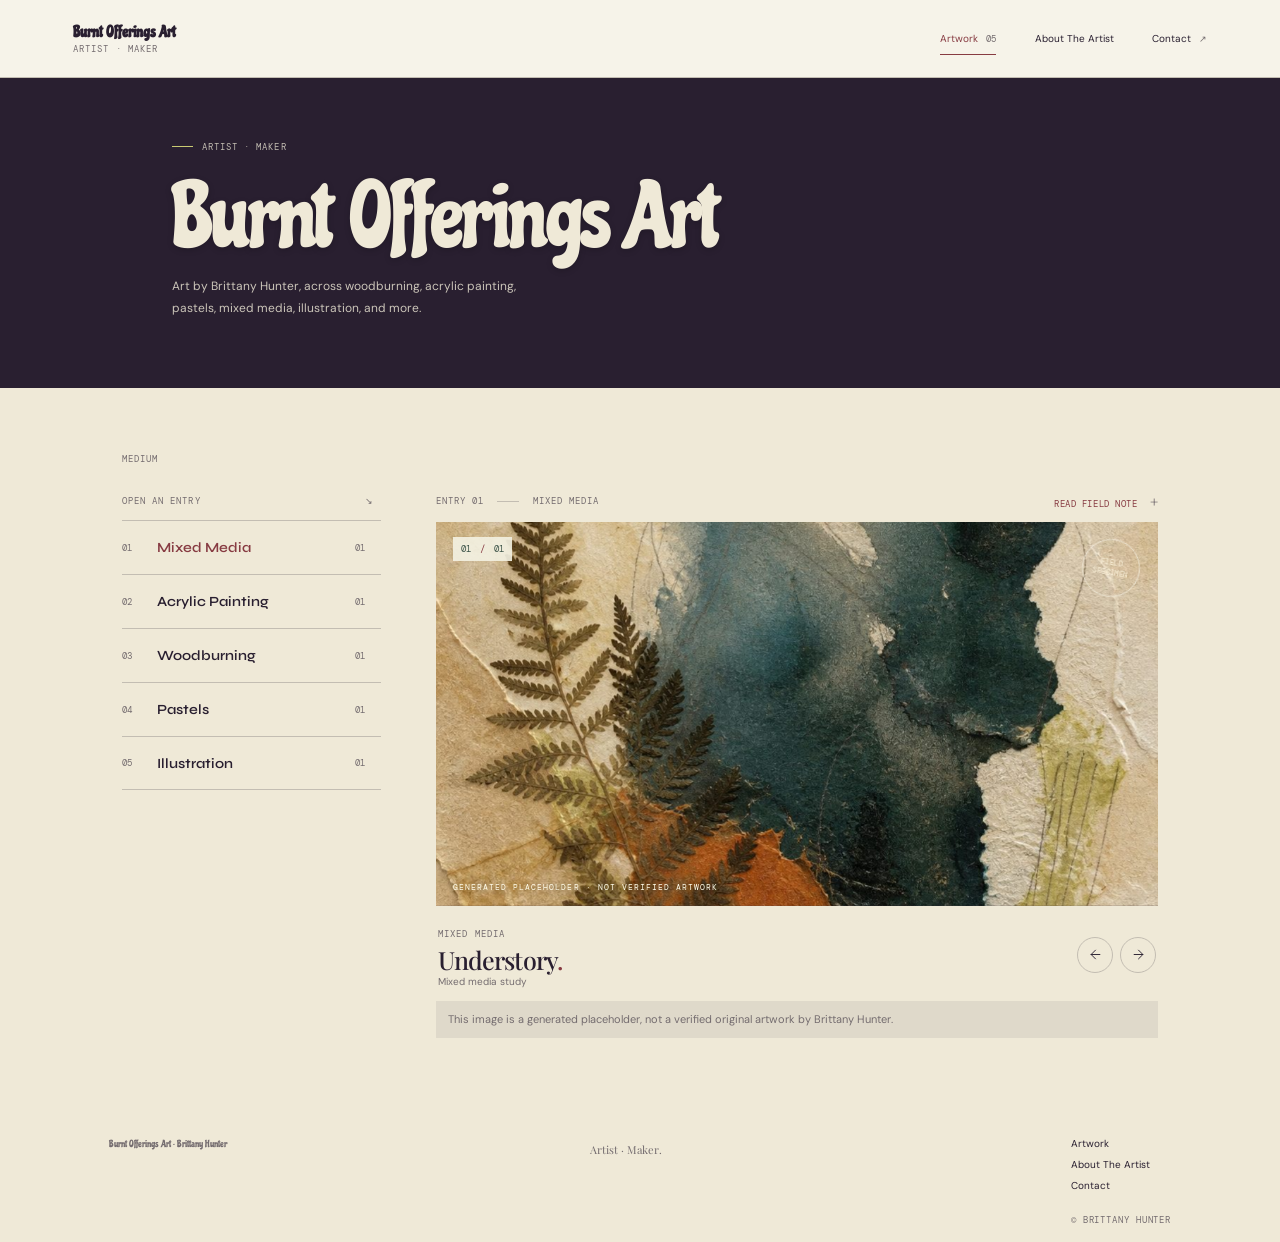
==== index.html @ b5c8f55d "Add files via upload" ====
<!DOCTYPE html>
<html lang="en">
<head>
  <meta charset="UTF-8">
  <meta name="viewport" content="width=device-width, initial-scale=1.0">
  <title>Burnt Offerings Art — Brittany Hunter</title>
  <meta name="description" content="Explore Brittany Hunter's mixed-media practice, painting, woodburning, pastels, and illustration in a working art atlas.">
  <meta name="robots" content="index, follow">
  <meta property="og:title" content="Burnt Offerings Art — Brittany Hunter">
  <meta property="og:description" content="A working atlas of curious things made in many materials by artist Brittany Hunter.">
  <meta property="og:type" content="website">
  <meta name="twitter:card" content="summary_large_image">
  <meta name="twitter:title" content="Burnt Offerings Art — Brittany Hunter">
  <meta name="twitter:description" content="A working atlas of curious things made in many materials by artist Brittany Hunter.">
  <link rel="icon" type="image/svg+xml" href="favicon.svg">
  <link rel="preconnect" href="https://fonts.googleapis.com">
  <link rel="preconnect" href="https://fonts.gstatic.com" crossorigin>
  <link rel="stylesheet" href="https://fonts.googleapis.com/css2?family=Chicle&family=DM+Mono:wght@400;500&family=DM+Sans:wght@400;500;600;700&family=Grenze+Gotisch:wght@400;500;600;700&family=Pirata+One&family=Playfair+Display:ital,wght@0,500;0,600;1,500;1,600&family=Syne:wght@500;600;700&display=swap">
  <link rel="stylesheet" href="styles.css">
</head>
<body data-page="artwork">
  <header class="site-header">
    <a class="brand" href="./" aria-label="Home"><span data-site-name>Burnt Offerings Art</span><small data-tagline>ARTIST · MAKER</small></a>
    <nav class="nav" aria-label="Portfolio navigation">
      <a href="./" aria-current="page">Artwork <span class="nav-count" data-count>05</span></a>
      <a href="about/">About The Artist</a>
      <a href="contact/">Contact <span class="nav-count">↗</span></a>
    </nav>
  </header>
  <main>
    <section class="hero">
      <div class="hero-copy">
        <p class="kicker"><i></i> <span id="hero-tagline">Artist · Maker</span></p>
        <h1 id="hero-title">Burnt Offerings Art</h1>
        <p class="hero-deck" id="hero-deck">Art by Brittany Hunter, across woodburning, acrylic painting, pastels, mixed media, illustration, and more.</p>
      </div>
    </section>
    <section class="atlas" aria-label="Explore the collection">
      <div class="atlas-heading"><span class="overline">Medium</span></div>
      <div class="atlas-content">
        <div class="specimen" id="specimen"><div class="skeleton"><span class="sr-only">Loading artwork…</span></div></div>
        <div class="material-list" id="materials" aria-label="Choose a medium"></div>
      </div>
    </section>
    <noscript><p style="padding:24px">This site needs JavaScript turned on to show the artwork.</p></noscript>
  </main>
  <footer class="footer">
    <a class="footer-brand" href="./"><small><span data-site-name>Burnt Offerings Art</span> · Brittany Hunter</small></a>
    <p data-tagline-plain>Artist · Maker.</p>
    <nav class="footer-links" aria-label="Footer navigation">
      <a href="./">Artwork</a><a href="about/">About The Artist</a><a href="contact/">Contact</a>
    </nav>
    <span class="copyright">© BRITTANY HUNTER</span>
  </footer>
  <script src="site.js"></script>
</body>
</html>
---- styles.css ----
/* Burnt Offerings Art — one stylesheet for every page.
   Colors and text size come from content/settings.json (applied by site.js). */

:root {
  --paper: #efe9d7;
  --header-background: #291f30;
  --ink: #291f30;
  --header-text: #efe9d7;
  --text-scale: 1;

  --muted: color-mix(in srgb, var(--ink) 62%, var(--paper));
  --rule: color-mix(in srgb, var(--ink) 22%, var(--paper));
  --nav-bg: color-mix(in srgb, var(--paper) 55%, white);
  --red: #873b42;
  --citron: #c9ca72;

  --font-sans: 'DM Sans', sans-serif;
  --font-serif: 'Playfair Display', Georgia, serif;
  --font-gothic: 'Chicle', 'Pirata One', 'Grenze Gotisch', Georgia, serif;
  --font-mono: 'DM Mono', monospace;
  --micro: calc(9px * var(--text-scale));
}

* { box-sizing: border-box; }
html { scroll-behavior: smooth; }
body {
  margin: 0;
  min-height: 100dvh;
  background: var(--paper);
  color: var(--ink);
  font-family: var(--font-sans);
  -webkit-font-smoothing: antialiased;
}
button, a { font: inherit; }
a { color: inherit; text-decoration: none; }
button:focus-visible, a:focus-visible { outline: 2px solid #bb4e3b; outline-offset: 4px; }
::selection { background: #d5db8d; color: #233b33; }
.sr-only { position: absolute; width: 1px; height: 1px; padding: 0; margin: -1px; overflow: hidden; clip: rect(0,0,0,0); white-space: nowrap; border: 0; }
.overline { color: var(--muted); font: var(--micro) var(--font-mono); letter-spacing: .13em; text-transform: uppercase; }

/* ---------- header ---------- */
.site-header { min-height: 78px; display: grid; grid-template-columns: 1fr auto; align-items: center; gap: 24px; padding: 0 5.7%; border-bottom: 1px solid var(--rule); background: var(--nav-bg); }
.brand { display: block; width: fit-content; font-family: var(--font-gothic); font-size: 16px; font-weight: 600; line-height: 1; }
.brand small { display: block; margin-top: 5px; color: var(--muted); font: var(--micro)/1 var(--font-mono); letter-spacing: .12em; }
.nav { display: flex; justify-content: flex-end; gap: clamp(16px, 3vw, 42px); }
.nav a { position: relative; white-space: nowrap; font-size: 10px; }
.nav a:hover, .footer-links a:hover { color: var(--red); }
.nav a[aria-current="page"] { color: var(--red); }
.nav a[aria-current="page"]::after { position: absolute; content: ""; left: 0; right: 0; bottom: -10px; height: 1px; background: currentColor; }
.nav-count { margin-left: 5px; color: var(--muted); font: var(--micro) var(--font-mono); }

/* ---------- home: hero ---------- */
.hero { min-height: 310px; display: flex; align-items: center; padding: 40px 12.3% 46px 13.4%; background: var(--header-background); color: var(--header-text); }
.hero-copy { min-width: 0; flex: 1; }
.kicker { display: flex; align-items: center; gap: 9px; margin: 0; color: color-mix(in srgb, var(--header-text) 78%, var(--header-background)); font: var(--micro) var(--font-mono); letter-spacing: .12em; text-transform: uppercase; }
.kicker i { width: 21px; height: 1px; background: var(--citron); }
.hero h1 { max-width: 100%; margin: 22px 0 15px; font: 500 calc(clamp(58px, 7.1vw, 100px) * var(--text-scale))/.95 var(--font-gothic); letter-spacing: -.025em; text-wrap: balance; overflow-wrap: anywhere; text-shadow: 0 2px 6px rgba(0,0,0,.18); }
.hero-deck { max-width: 360px; margin: 0; color: color-mix(in srgb, var(--header-text) 82%, var(--header-background)); font-size: calc(12px * var(--text-scale)); line-height: 1.8; }

/* ---------- home: atlas ---------- */
.atlas { padding: 58px 9.5% 68px; }
.atlas-heading { margin: 0 0 25px; }
.atlas-content { display: grid; grid-template-columns: minmax(175px, 25%) 1fr; grid-template-areas: "materials specimen"; gap: 5.3%; }
.material-list { grid-area: materials; padding-top: 3px; }
.list-caption { display: flex; justify-content: space-between; padding: 0 7px 13px 0; color: var(--muted); font: var(--micro) var(--font-mono); letter-spacing: .12em; }
.material { width: 100%; min-width: 0; min-height: 54px; display: grid; grid-template-columns: 25px 1fr 17px; align-items: center; gap: 10px; padding: 10px 9px 10px 0; border: 0; border-top: 1px solid var(--rule); background: transparent; color: var(--ink); text-align: left; cursor: pointer; transition: color .2s, padding .25s; }
.material:last-of-type { border-bottom: 1px solid var(--rule); }
.material:hover { padding-left: 5px; }
.material.is-active { color: var(--red); }
.material-index, .material-count { color: var(--muted); font: var(--micro) var(--font-mono); }
.material-name { font: 600 calc(14px * var(--text-scale)) 'Syne', var(--font-sans); overflow-wrap: anywhere; }

.specimen { grid-area: specimen; min-width: 0; }
.specimen-top { min-height: 30px; display: flex; justify-content: space-between; align-items: flex-start; gap: 10px; color: var(--muted); font: var(--micro) var(--font-mono); letter-spacing: .12em; }
.specimen-top > span { padding-top: 3px; }
.specimen-top i { display: inline-block; width: 22px; height: 1px; margin: 0 7px 2px; background: var(--rule); }
.note-toggle { border: 0; padding: 0; background: transparent; color: var(--red); cursor: pointer; font: var(--micro) var(--font-mono); letter-spacing: .06em; text-transform: uppercase; }
.note-toggle b { margin-left: 7px; color: var(--ink); font: 400 14px var(--font-serif); }

.art-stage { position: relative; height: clamp(270px, 30vw, 385px); overflow: hidden; background: #4a3a48; }
.art-stage > img { position: absolute; inset: 0; display: block; width: 100%; height: 100%; object-fit: cover; }
.art-stage > img.artwork-outgoing { z-index: 1; animation: photo-out .7s ease both; }
.art-stage > img.artwork-current { z-index: 2; }
.art-stage > img.fade-in { animation: photo-in .7s ease both; }
.image-index { position: absolute; z-index: 3; top: 15px; left: 17px; padding: 6px 8px; background: #f3f1e2e8; color: #3a5146; font: var(--micro) var(--font-mono); }
.image-index b { padding: 0 4px; color: var(--red); font-weight: 400; }
.specimen-stamp { position: absolute; z-index: 3; top: 17px; right: 18px; width: 58px; height: 58px; display: grid; place-content: center; border: 1px solid #efe9d7cc; border-radius: 50%; color: #fbf2da; font: 7px/1.45 var(--font-mono); text-align: center; letter-spacing: .06em; transform: rotate(9deg); }
.image-caption { position: absolute; z-index: 3; left: 17px; bottom: 14px; color: #fffce9; font: 8px var(--font-mono); letter-spacing: .13em; text-shadow: 0 1px 8px #18291d88; }
.fieldnote { position: absolute; z-index: 4; right: 15px; bottom: 15px; width: min(250px, 68%); max-height: calc(100% - 30px); overflow: auto; padding: 15px 17px; background: var(--paper); color: var(--ink); box-shadow: 5px 6px 0 #293e3024; animation: note-in .22s ease both; }
.fieldnote span { color: var(--red); font: var(--micro) var(--font-mono); letter-spacing: .1em; }
.fieldnote p { margin: 9px 0 0; font: calc(13px * var(--text-scale))/1.5 var(--font-serif); overflow-wrap: anywhere; }

.specimen-caption { min-height: 83px; display: flex; justify-content: space-between; align-items: center; gap: 12px; padding: 14px 2px 0; }
.specimen-caption > div:first-child { min-width: 0; }
.specimen-caption h2 { margin: 5px 0 2px; font: 500 calc(25px * var(--text-scale))/1.05 var(--font-serif); letter-spacing: -.035em; overflow-wrap: anywhere; }
.specimen-caption h2 span { color: var(--red); }
.specimen-caption p { margin: 0; color: var(--muted); font-size: calc(10px * var(--text-scale)); }
.specimen-controls { display: flex; gap: 7px; flex-shrink: 0; }
.specimen-controls button { width: 36px; height: 36px; display: grid; place-items: center; padding: 0; border: 1px solid var(--rule); border-radius: 50%; background: transparent; color: var(--ink); cursor: pointer; transition: color .2s, background .2s; }
.specimen-controls button:hover { background: var(--ink); color: var(--paper); }
.specimen-controls svg { width: 15px; height: 15px; }
.placeholder-note { margin: 12px 0 0; padding: 10px 12px; background: color-mix(in srgb, var(--ink) 8%, var(--paper)); color: var(--muted); font-size: calc(11px * var(--text-scale)); line-height: 1.5; }

.empty-box, .page-state { min-height: 240px; display: flex; flex-direction: column; justify-content: center; gap: 12px; padding: 25px; border: 1px dashed var(--rule); background: color-mix(in srgb, var(--ink) 6%, var(--paper)); }
.empty-box h2, .page-state h2 { margin: 0; font: 500 27px/1.1 var(--font-serif); }
.empty-box p, .page-state p { max-width: 520px; margin: 0; color: var(--muted); font-size: 12px; line-height: 1.7; }
.page-state.is-error { border-style: solid; border-color: #c69c92; background: #eee0d8; color: #291f30; }
.action-button { align-self: flex-start; padding: 10px 16px; border: 1px solid currentColor; background: transparent; color: inherit; cursor: pointer; font: var(--micro) var(--font-mono); letter-spacing: .1em; text-transform: uppercase; }
.skeleton { position: relative; overflow: hidden; min-height: 240px; background: color-mix(in srgb, var(--ink) 10%, var(--paper)); }
.skeleton::after { position: absolute; inset: 0; content: ""; transform: translateX(-100%); background: linear-gradient(90deg, transparent, #ffffff55, transparent); animation: skeleton-sweep 1.5s ease-in-out infinite; }

/* ---------- About / Contact / 404 ---------- */
.interior { min-height: 62vh; padding: clamp(54px, 9vw, 120px) 13%; background: var(--header-background); color: var(--header-text); }
.interior .overline { display: block; margin-bottom: 25px; color: color-mix(in srgb, var(--header-text) 78%, var(--header-background)); }
.interior h1 { max-width: 850px; margin: 0; font: 500 calc(clamp(48px, 8vw, 94px) * var(--text-scale))/.96 var(--font-serif); letter-spacing: -.06em; overflow-wrap: anywhere; text-shadow: 0 2px 6px rgba(0,0,0,.18); }
.interior-copy { max-width: 620px; margin: 35px 0 0; color: color-mix(in srgb, var(--header-text) 82%, var(--header-background)); font: calc(17px * var(--text-scale))/1.8 var(--font-serif); }
.interior-copy + .interior-copy { margin-top: 1.2em; }
.interior-ornament { width: 66px; height: 1px; margin: 42px 0 0; background: var(--citron); }
.empty-copy { max-width: 620px; margin-top: 35px; color: color-mix(in srgb, var(--header-text) 70%, var(--header-background)); font: italic calc(16px * var(--text-scale)) var(--font-serif); }
.contact-quiet { display: flex; flex-direction: column; gap: 16px; max-width: 500px; margin-top: 42px; padding: 24px; border: 1px solid var(--rule); background: var(--paper); color: var(--muted); font-size: calc(13px * var(--text-scale)); line-height: 1.8; }
.contact-quiet p { margin: 0; }
.contact-email { display: inline-block; width: fit-content; border-bottom: 1px solid currentColor; color: var(--ink); font: 500 calc(15px * var(--text-scale)) var(--font-mono); overflow-wrap: anywhere; }
.not-found { min-height: 70vh; display: grid; place-content: center; gap: 14px; padding: 30px; text-align: center; }
.not-found h1 { margin: 0; font: 500 48px var(--font-serif); }
.not-found a { color: var(--red); text-decoration: underline; text-underline-offset: 4px; }

/* ---------- footer ---------- */
.footer { display: grid; grid-template-columns: 1fr 1fr auto; align-items: start; gap: 22px; padding: 31px 8.5% 16px; background: var(--paper); }
.footer-brand { display: flex; flex-direction: column; gap: 4px; width: fit-content; }
.footer-brand small { color: var(--muted); font: 10px/1.4 var(--font-gothic); }
.footer > p { margin: 4px 0 0; color: var(--muted); font: 11px/1.7 var(--font-serif); }
.footer-links { display: flex; flex-direction: column; gap: 8px; font-size: 10px; }
.copyright { grid-column: 3; text-align: right; color: var(--muted); font: var(--micro) var(--font-mono); letter-spacing: .1em; }

@keyframes skeleton-sweep { to { transform: translateX(100%); } }
@keyframes photo-in { from { opacity: 0; transform: scale(1.018); } to { opacity: 1; transform: scale(1); } }
@keyframes photo-out { from { opacity: 1; transform: scale(1); } to { opacity: 0; transform: scale(.992); } }
@keyframes note-in { from { opacity: 0; transform: translateY(6px); } to { opacity: 1; transform: translateY(0); } }

@media (prefers-reduced-motion: reduce) {
  html { scroll-behavior: auto; }
  *, *::before, *::after { animation-duration: .01ms !important; transition-duration: .01ms !important; }
}

@media (max-width: 900px) {
  .hero { padding-inline: 9%; }
  .atlas { padding-inline: 6%; }
  .interior { padding-inline: 9%; }
}

@media (max-width: 640px) {
  .site-header { min-height: 67px; padding: 0 20px; gap: 8px; }
  .brand { font-size: 14px; }
  .nav { gap: 12px; }
  .nav a { font-size: 9px; }
  .nav a[aria-current="page"]::after { bottom: -8px; }
  .hero { min-height: 320px; align-items: flex-start; flex-direction: column; justify-content: center; padding: 36px 26px 44px; }
  .hero h1 { font-size: calc(clamp(46px, 13vw, 72px) * var(--text-scale)); margin-top: 19px; }
  .hero-deck { max-width: 285px; font-size: calc(11px * var(--text-scale)); }
  .atlas { padding: 42px 22px 48px; }
  .atlas-content { grid-template-columns: 1fr; grid-template-areas: "specimen" "materials"; gap: 20px; }
  .material-list { display: grid; grid-template-columns: 1fr 1fr; column-gap: 15px; }
  .list-caption { grid-column: 1/-1; }
  .material { min-height: 43px; grid-template-columns: 18px 1fr 17px; gap: 5px; }
  .material:nth-last-of-type(1) { border-bottom: 1px solid var(--rule); }
  .material-name { font-size: calc(12px * var(--text-scale)); }
  .art-stage { height: 75vw; min-height: 250px; max-height: 370px; }
  .specimen-stamp { width: 48px; height: 48px; font-size: 6px; top: 12px; right: 12px; }
  .image-index { top: 12px; left: 12px; }
  .image-caption { left: 12px; bottom: 11px; font-size: 7px; }
  .specimen-caption { min-height: 74px; }
  .specimen-caption h2 { font-size: calc(21px * var(--text-scale)); }
  .specimen-controls button { width: 36px; height: 36px; }
  .interior { padding: 54px 26px; }
  .interior-copy { font-size: calc(15px * var(--text-scale)); }
  .footer { grid-template-columns: 1fr; padding: 28px 22px 16px; }
  .copyright { grid-column: 1; text-align: left; }
}
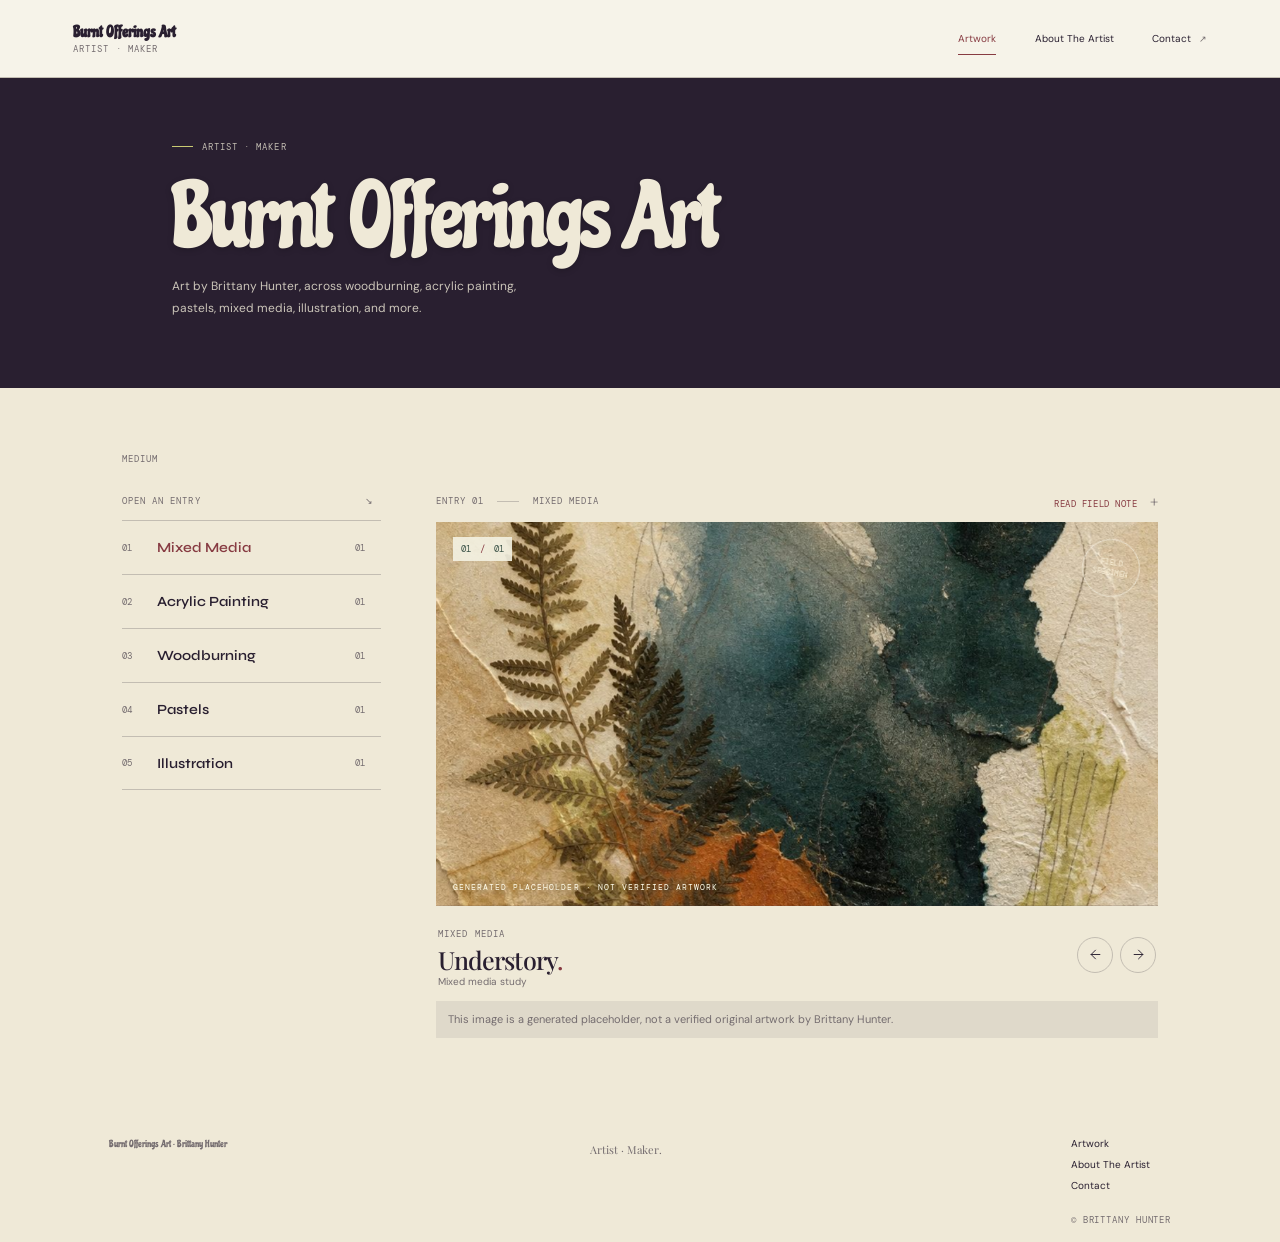
==== commit 824b9814: "Add files via upload" ====
--- a/index.html
+++ b/index.html
@@ -22,7 +22,7 @@
   <header class="site-header">
     <a class="brand" href="./" aria-label="Home"><span data-site-name>Burnt Offerings Art</span><small data-tagline>ARTIST · MAKER</small></a>
     <nav class="nav" aria-label="Portfolio navigation">
-      <a href="./" aria-current="page">Artwork <span class="nav-count" data-count>05</span></a>
+      <a href="./" aria-current="page">Artwork</a>
       <a href="about/">About The Artist</a>
       <a href="contact/">Contact <span class="nav-count">↗</span></a>
     </nav>
@@ -52,6 +52,7 @@
     </nav>
     <span class="copyright">© BRITTANY HUNTER</span>
   </footer>
+  <script src="config.js"></script>
   <script src="site.js"></script>
 </body>
 </html>
